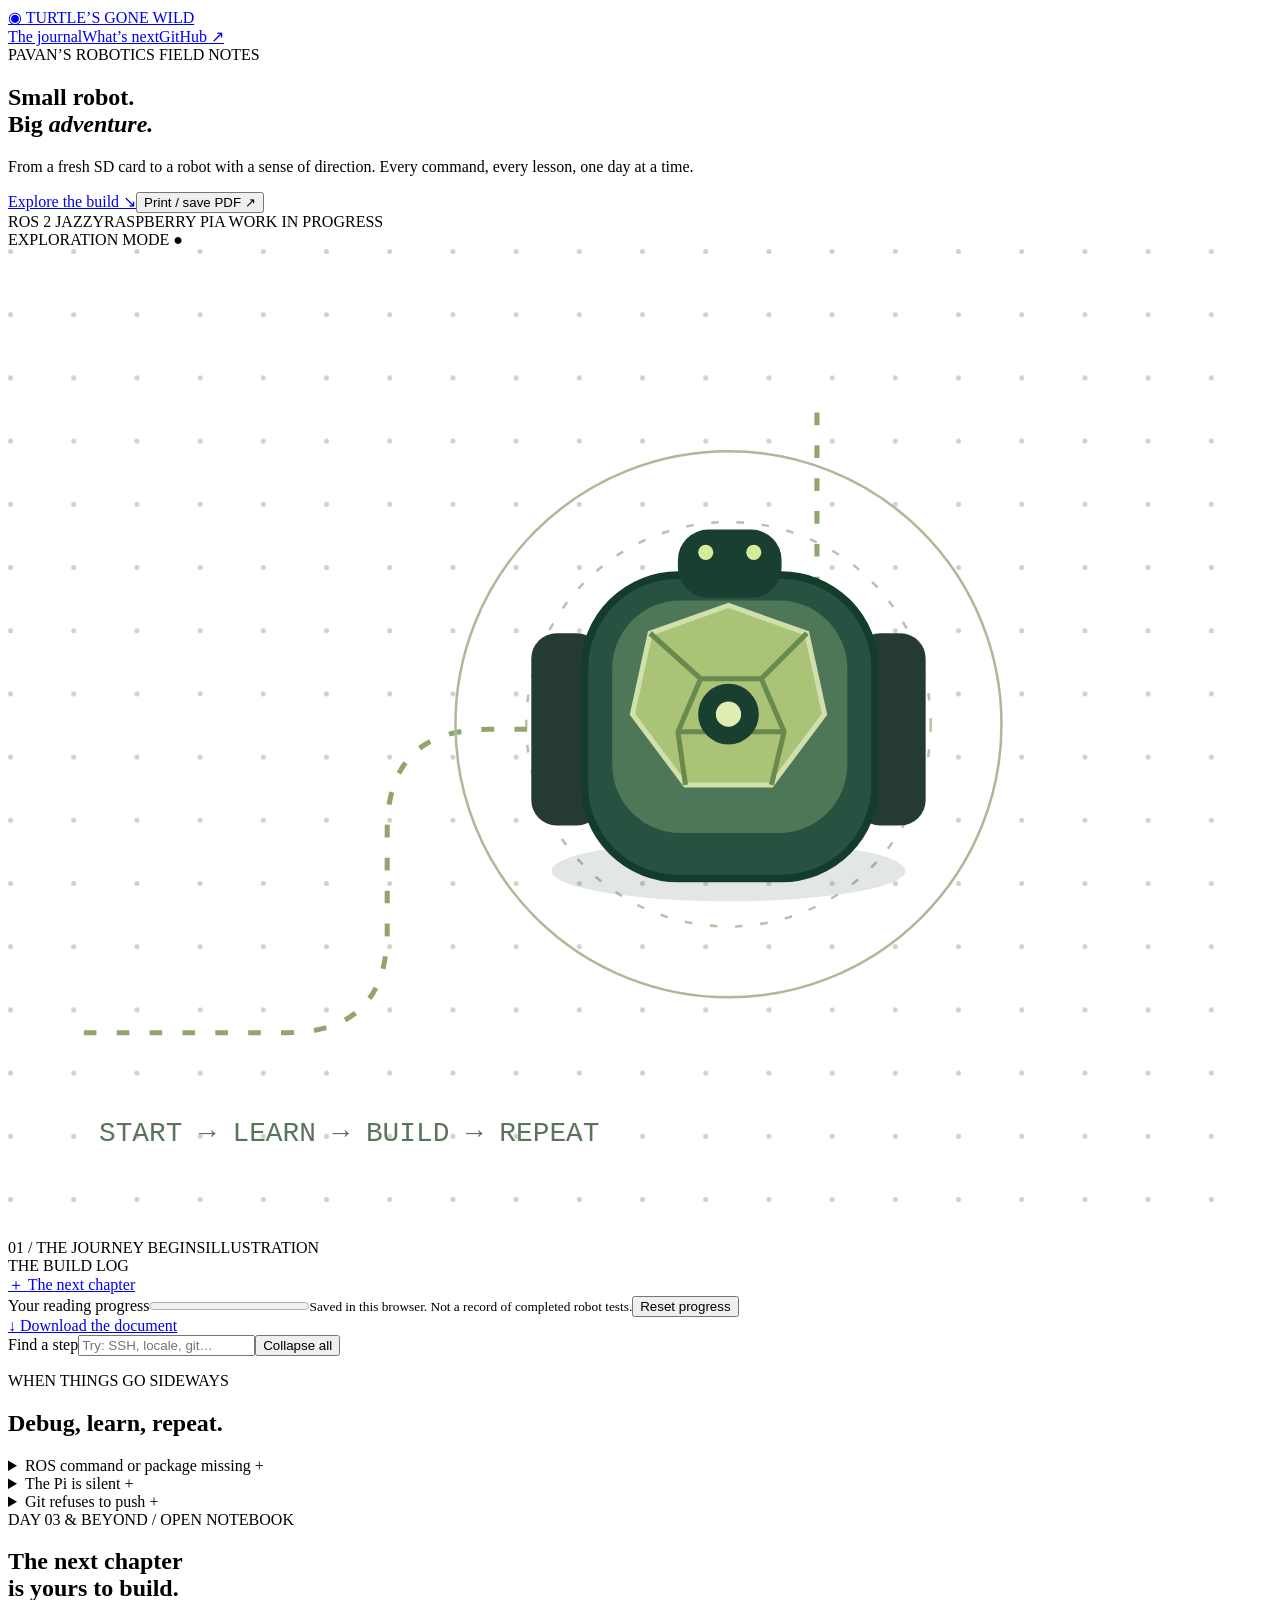
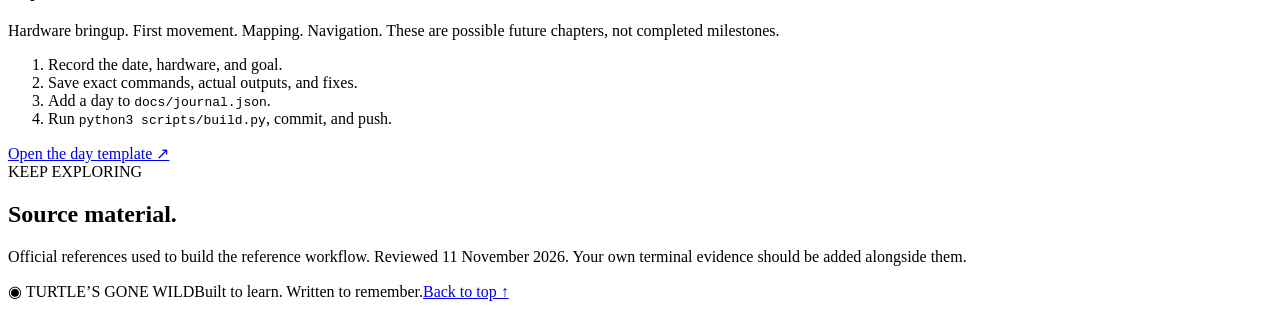
==== scripts/template.html @ f65f2589 "Build day-by-day TurtleBot journal and interactive GitHub Pages site" ====
<!doctype html><html lang="en"><head><meta charset="utf-8"><meta name="viewport" content="width=device-width,initial-scale=1"><meta name="description" content="Pavan’s growing TurtleBot build journal. ROS 2 Jazzy, Raspberry Pi, explained commands and notes, one day at a time."><title>Turtle’s Gone Wild · Build journal</title><link rel="stylesheet" href="style.css"><script defer src="app.js"></script></head><body>
<header><a class="brand" href="#">◉ <span>TURTLE’S GONE WILD</span></a><nav aria-label="Main navigation"><a href="#day-1">The journal</a><a href="#roadmap">What’s next</a><a href="https://github.com/PavanShettyhere/Turtle-s-Gone-Wild">GitHub ↗</a></nav></header>
<main><section class="hero"><div><div class="eyebrow"><span class="pulse"></span> PAVAN’S ROBOTICS FIELD NOTES</div><h1>Small robot.<br>Big <em>adventure.</em></h1><p class="lead">From a fresh SD card to a robot with a sense of direction. Every command, every lesson, one day at a time.</p><div class="hero-actions"><a class="button" href="#day-1">Explore the build <span>↘</span></a><button id="print" class="quiet">Print / save PDF ↗</button></div><div class="tags"><span>ROS 2 JAZZY</span><span>RASPBERRY PI</span><span>A WORK IN PROGRESS</span></div></div>
<div class="robot-scene" role="img" aria-label="Animated top view of a robot following a dotted exploratory path; conceptual illustration, not a hardware model"><div class="scene-label">EXPLORATION MODE <span>●</span></div><svg viewBox="0 0 500 390" aria-hidden="true"><defs><pattern id="grid" width="25" height="25" patternUnits="userSpaceOnUse"><circle cx="1" cy="1" r="1" fill="#adb5a3" opacity=".6"/></pattern></defs><rect width="500" height="390" fill="url(#grid)"/><path d="M30 310 H110 Q150 310 150 270 V230 Q150 190 190 190 H270 Q320 190 320 140 V60" fill="none" stroke="#91a66d" stroke-width="2" stroke-dasharray="5 8"/><circle class="radar" cx="285" cy="188" r="108" fill="none" stroke="#adb997"/><circle cx="285" cy="188" r="80" fill="none" stroke="#b7c3a5" stroke-dasharray="3 7"/><g class="robot"><ellipse cx="285" cy="246" rx="70" ry="12" fill="#153e32" opacity=".12"/><rect x="207" y="152" width="28" height="76" rx="10" fill="#243a32"/><rect x="335" y="152" width="28" height="76" rx="10" fill="#243a32"/><rect x="228" y="129" width="115" height="120" rx="37" fill="#275242" stroke="#143c2d" stroke-width="3"/><rect x="239" y="139" width="93" height="92" rx="27" fill="#4d7756"/><path d="M254 152 L285 141 L316 152 L323 184 L302 212 H268 L247 184 Z" fill="#aac376" stroke="#d0dfab" stroke-width="2"/><path d="M254 152 L274 170 H298 L316 152 M274 170 L265 191 L268 212 M298 170 L307 191 L302 212 M265 191 H307" fill="none" stroke="#69894f" stroke-width="2"/><rect x="265" y="111" width="41" height="27" rx="12" fill="#193f31"/><circle cx="276" cy="120" r="3" fill="#d4eb99"/><circle cx="295" cy="120" r="3" fill="#d4eb99"/><circle cx="285" cy="184" r="12" fill="#193f31"/><circle cx="285" cy="184" r="5" fill="#e0edb2"/></g><text x="36" y="353" font-family="monospace" font-size="11" fill="#59745a">START → LEARN → BUILD → REPEAT</text></svg><div class="scene-bottom"><span>01 / THE JOURNEY BEGINS</span><span>ILLUSTRATION</span></div></div></section>
<div class="journal-layout"><aside><div class="eyebrow">THE BUILD LOG</div><!-- DAY NAV --><a href="#roadmap">＋ <span>The next chapter</span></a><div class="progress-box"><span id="progress-label">Your reading progress</span><progress id="progress" value="0" max="100"></progress><small>Saved in this browser. Not a record of completed robot tests.</small><button class="quiet" id="reset">Reset progress</button></div><a href="JOURNAL.md" download>↓ Download the document</a></aside><div class="journal"><div class="toolbar"><label for="search">Find a step</label><input id="search" type="search" placeholder="Try: SSH, locale, git…"><button id="expand-all" class="quiet">Collapse all</button></div><p id="search-status" role="status"></p><!-- CHAPTERS --><section class="chapter" id="troubleshooting"><div class="eyebrow">WHEN THINGS GO SIDEWAYS</div><h2>Debug, learn, repeat.</h2><details class="step"><summary>ROS command or package missing <span>+</span></summary><div class="step-body"><p>Source /opt/ros/jazzy/setup.bash in the current terminal. If installation failed, check Ubuntu version, ROS repository configuration, network access, and apt errors.</p></div></details><details class="step"><summary>The Pi is silent <span>+</span></summary><div class="step-body"><p>For SSH, check the address, boot completion, and enabled SSH service. For ROS discovery, test talker/listener locally first, then check shared domain, subnet discovery, network isolation, and firewall rules. Do not disable the firewall blindly.</p></div></details><details class="step"><summary>Git refuses to push <span>+</span></summary><div class="step-body"><p>Check authentication and the remote URL. If the remote has new commits, fetch and inspect them before merging. Do not force-push over remote work.</p></div></details></section>
<section class="chapter next" id="roadmap"><div class="eyebrow">DAY 03 & BEYOND / OPEN NOTEBOOK</div><h2>The next chapter<br>is yours to build.</h2><p>Hardware bringup. First movement. Mapping. Navigation. These are possible future chapters, not completed milestones.</p><ol><li>Record the date, hardware, and goal.</li><li>Save exact commands, actual outputs, and fixes.</li><li>Add a day to <code>docs/journal.json</code>.</li><li>Run <code>python3 scripts/build.py</code>, commit, and push.</li></ol><a class="button" href="https://github.com/PavanShettyhere/Turtle-s-Gone-Wild/blob/main/DAY-TEMPLATE.md">Open the day template ↗</a></section><section class="chapter references" id="sources"><div class="eyebrow">KEEP EXPLORING</div><h2>Source material.</h2><p>Official references used to build the reference workflow. Reviewed 11 November 2026. Your own terminal evidence should be added alongside them.</p><ul><!-- REFERENCES --></ul></section></div></div></main><footer><span>◉ TURTLE’S GONE WILD</span><span>Built to learn. Written to remember.</span><a href="#">Back to top ↑</a></footer><div id="toast" role="status"></div></body></html>
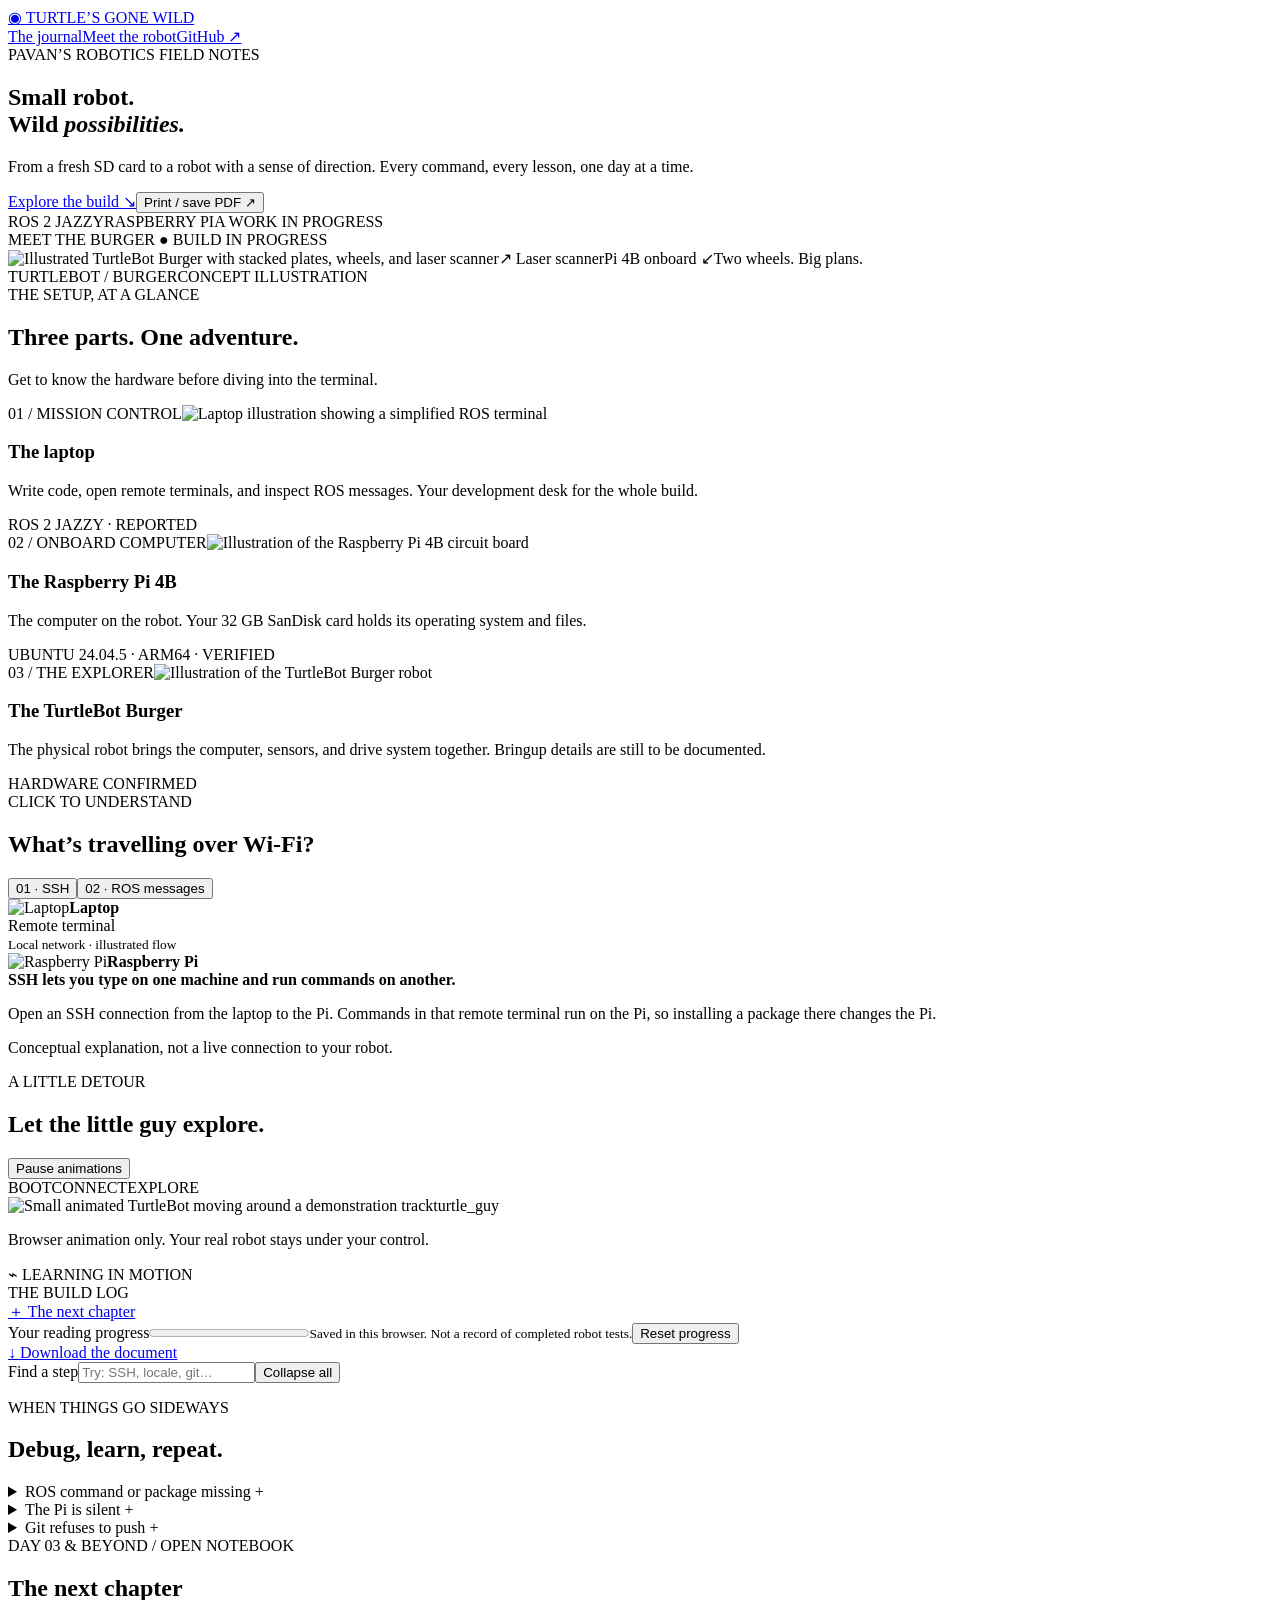
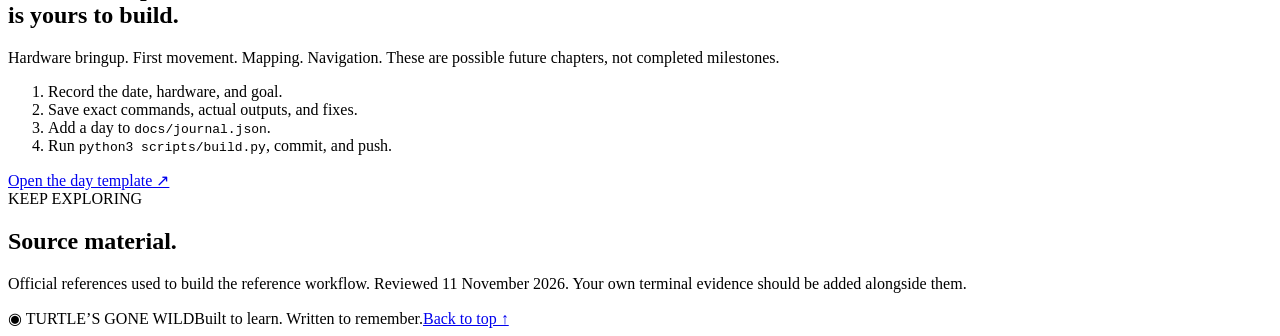
==== commit d06dea53: "Redesign journal with colorful hardware illustrations and animated robot" ====
--- a/scripts/template.html
+++ b/scripts/template.html
@@ -1,6 +1,9 @@
 <!doctype html><html lang="en"><head><meta charset="utf-8"><meta name="viewport" content="width=device-width,initial-scale=1"><meta name="description" content="Pavan’s growing TurtleBot build journal. ROS 2 Jazzy, Raspberry Pi, explained commands and notes, one day at a time."><title>Turtle’s Gone Wild · Build journal</title><link rel="stylesheet" href="style.css"><script defer src="app.js"></script></head><body>
-<header><a class="brand" href="#">◉ <span>TURTLE’S GONE WILD</span></a><nav aria-label="Main navigation"><a href="#day-1">The journal</a><a href="#roadmap">What’s next</a><a href="https://github.com/PavanShettyhere/Turtle-s-Gone-Wild">GitHub ↗</a></nav></header>
-<main><section class="hero"><div><div class="eyebrow"><span class="pulse"></span> PAVAN’S ROBOTICS FIELD NOTES</div><h1>Small robot.<br>Big <em>adventure.</em></h1><p class="lead">From a fresh SD card to a robot with a sense of direction. Every command, every lesson, one day at a time.</p><div class="hero-actions"><a class="button" href="#day-1">Explore the build <span>↘</span></a><button id="print" class="quiet">Print / save PDF ↗</button></div><div class="tags"><span>ROS 2 JAZZY</span><span>RASPBERRY PI</span><span>A WORK IN PROGRESS</span></div></div>
-<div class="robot-scene" role="img" aria-label="Animated top view of a robot following a dotted exploratory path; conceptual illustration, not a hardware model"><div class="scene-label">EXPLORATION MODE <span>●</span></div><svg viewBox="0 0 500 390" aria-hidden="true"><defs><pattern id="grid" width="25" height="25" patternUnits="userSpaceOnUse"><circle cx="1" cy="1" r="1" fill="#adb5a3" opacity=".6"/></pattern></defs><rect width="500" height="390" fill="url(#grid)"/><path d="M30 310 H110 Q150 310 150 270 V230 Q150 190 190 190 H270 Q320 190 320 140 V60" fill="none" stroke="#91a66d" stroke-width="2" stroke-dasharray="5 8"/><circle class="radar" cx="285" cy="188" r="108" fill="none" stroke="#adb997"/><circle cx="285" cy="188" r="80" fill="none" stroke="#b7c3a5" stroke-dasharray="3 7"/><g class="robot"><ellipse cx="285" cy="246" rx="70" ry="12" fill="#153e32" opacity=".12"/><rect x="207" y="152" width="28" height="76" rx="10" fill="#243a32"/><rect x="335" y="152" width="28" height="76" rx="10" fill="#243a32"/><rect x="228" y="129" width="115" height="120" rx="37" fill="#275242" stroke="#143c2d" stroke-width="3"/><rect x="239" y="139" width="93" height="92" rx="27" fill="#4d7756"/><path d="M254 152 L285 141 L316 152 L323 184 L302 212 H268 L247 184 Z" fill="#aac376" stroke="#d0dfab" stroke-width="2"/><path d="M254 152 L274 170 H298 L316 152 M274 170 L265 191 L268 212 M298 170 L307 191 L302 212 M265 191 H307" fill="none" stroke="#69894f" stroke-width="2"/><rect x="265" y="111" width="41" height="27" rx="12" fill="#193f31"/><circle cx="276" cy="120" r="3" fill="#d4eb99"/><circle cx="295" cy="120" r="3" fill="#d4eb99"/><circle cx="285" cy="184" r="12" fill="#193f31"/><circle cx="285" cy="184" r="5" fill="#e0edb2"/></g><text x="36" y="353" font-family="monospace" font-size="11" fill="#59745a">START → LEARN → BUILD → REPEAT</text></svg><div class="scene-bottom"><span>01 / THE JOURNEY BEGINS</span><span>ILLUSTRATION</span></div></div></section>
+<header><a class="brand" href="#">◉ <span>TURTLE’S GONE WILD</span></a><nav aria-label="Main navigation"><a href="#day-1">The journal</a><a href="#visual-lab">Meet the robot</a><a href="https://github.com/PavanShettyhere/Turtle-s-Gone-Wild">GitHub ↗</a></nav></header>
+<main><section class="hero"><div><div class="eyebrow"><span class="pulse"></span> PAVAN’S ROBOTICS FIELD NOTES</div><h1>Small robot.<br>Wild <em>possibilities.</em></h1><p class="lead">From a fresh SD card to a robot with a sense of direction. Every command, every lesson, one day at a time.</p><div class="hero-actions"><a class="button" href="#day-1">Explore the build <span>↘</span></a><button id="print" class="quiet">Print / save PDF ↗</button></div><div class="tags"><span>ROS 2 JAZZY</span><span>RASPBERRY PI</span><span>A WORK IN PROGRESS</span></div></div>
+<div class="robot-scene"><div class="scene-label">MEET THE BURGER <span>● BUILD IN PROGRESS</span></div><div class="hero-robot"><div class="orbit orbit-one"></div><div class="orbit orbit-two"></div><img src="assets/burger.svg" alt="Illustrated TurtleBot Burger with stacked plates, wheels, and laser scanner"><span class="callout callout-a">↗ Laser scanner</span><span class="callout callout-b">Pi 4B onboard ↙</span><span class="callout callout-c">Two wheels. Big plans.</span></div><div class="scene-bottom"><span>TURTLEBOT / BURGER</span><span>CONCEPT ILLUSTRATION</span></div></div></section>
+<section class="visual-lab" id="visual-lab"><div class="lab-heading"><div><div class="eyebrow">THE SETUP, AT A GLANCE</div><h2>Three parts. One adventure.</h2></div><p>Get to know the hardware before diving into the terminal.</p></div><div class="hardware-grid"><article><span class="hardware-number">01 / MISSION CONTROL</span><img src="assets/laptop.svg" alt="Laptop illustration showing a simplified ROS terminal"><h3>The laptop</h3><p>Write code, open remote terminals, and inspect ROS messages. Your development desk for the whole build.</p><span class="hardware-tag">ROS 2 JAZZY · REPORTED</span></article><article><span class="hardware-number">02 / ONBOARD COMPUTER</span><img src="assets/pi.svg" alt="Illustration of the Raspberry Pi 4B circuit board"><h3>The Raspberry Pi 4B</h3><p>The computer on the robot. Your 32 GB SanDisk card holds its operating system and files.</p><span class="hardware-tag">UBUNTU 24.04.5 · ARM64 · VERIFIED</span></article><article><span class="hardware-number">03 / THE EXPLORER</span><img src="assets/burger.svg" alt="Illustration of the TurtleBot Burger robot"><h3>The TurtleBot Burger</h3><p>The physical robot brings the computer, sensors, and drive system together. Bringup details are still to be documented.</p><span class="hardware-tag">HARDWARE CONFIRMED</span></article></div></section>
+<section class="comms-lab" aria-labelledby="comms-title"><div class="lab-heading"><div><div class="eyebrow">CLICK TO UNDERSTAND</div><h2 id="comms-title">What’s travelling over Wi-Fi?</h2></div><div class="mode-buttons" role="group" aria-label="Communication explanation"><button data-mode="ssh" aria-pressed="true">01 · SSH</button><button data-mode="ros" aria-pressed="false">02 · ROS messages</button></div></div><div class="connection"><div><img src="assets/laptop.svg" alt="Laptop"><strong>Laptop</strong></div><div class="signal"><span id="signal-label">Remote terminal</span><div class="signal-line"><i></i><i></i><i></i></div><small>Local network · illustrated flow</small></div><div><img src="assets/pi.svg" alt="Raspberry Pi"><strong>Raspberry Pi</strong></div></div><div id="mode-explanation" role="status"><strong>SSH lets you type on one machine and run commands on another.</strong><p>Open an SSH connection from the laptop to the Pi. Commands in that remote terminal run on the Pi, so installing a package there changes the Pi.</p></div><p class="demo-caption">Conceptual explanation, not a live connection to your robot.</p></section>
+<section class="playground" aria-labelledby="play-title"><div class="lab-heading"><div><div class="eyebrow">A LITTLE DETOUR</div><h2 id="play-title">Let the little guy explore.</h2></div><button id="motion-toggle" class="motion-button" aria-pressed="false">Pause animations</button></div><div class="rover-track"><div class="track-grid"></div><span class="waypoint waypoint-one">BOOT</span><span class="waypoint waypoint-two">CONNECT</span><span class="waypoint waypoint-three">EXPLORE</span><div class="mini-rover"><img src="assets/burger.svg" alt="Small animated TurtleBot moving around a demonstration track"><span>turtle_guy</span></div></div><div class="playground-footer"><p>Browser animation only. Your real robot stays under your control.</p><span>⌁ LEARNING IN MOTION</span></div></section>
 <div class="journal-layout"><aside><div class="eyebrow">THE BUILD LOG</div><!-- DAY NAV --><a href="#roadmap">＋ <span>The next chapter</span></a><div class="progress-box"><span id="progress-label">Your reading progress</span><progress id="progress" value="0" max="100"></progress><small>Saved in this browser. Not a record of completed robot tests.</small><button class="quiet" id="reset">Reset progress</button></div><a href="JOURNAL.md" download>↓ Download the document</a></aside><div class="journal"><div class="toolbar"><label for="search">Find a step</label><input id="search" type="search" placeholder="Try: SSH, locale, git…"><button id="expand-all" class="quiet">Collapse all</button></div><p id="search-status" role="status"></p><!-- CHAPTERS --><section class="chapter" id="troubleshooting"><div class="eyebrow">WHEN THINGS GO SIDEWAYS</div><h2>Debug, learn, repeat.</h2><details class="step"><summary>ROS command or package missing <span>+</span></summary><div class="step-body"><p>Source /opt/ros/jazzy/setup.bash in the current terminal. If installation failed, check Ubuntu version, ROS repository configuration, network access, and apt errors.</p></div></details><details class="step"><summary>The Pi is silent <span>+</span></summary><div class="step-body"><p>For SSH, check the address, boot completion, and enabled SSH service. For ROS discovery, test talker/listener locally first, then check shared domain, subnet discovery, network isolation, and firewall rules. Do not disable the firewall blindly.</p></div></details><details class="step"><summary>Git refuses to push <span>+</span></summary><div class="step-body"><p>Check authentication and the remote URL. If the remote has new commits, fetch and inspect them before merging. Do not force-push over remote work.</p></div></details></section>
 <section class="chapter next" id="roadmap"><div class="eyebrow">DAY 03 & BEYOND / OPEN NOTEBOOK</div><h2>The next chapter<br>is yours to build.</h2><p>Hardware bringup. First movement. Mapping. Navigation. These are possible future chapters, not completed milestones.</p><ol><li>Record the date, hardware, and goal.</li><li>Save exact commands, actual outputs, and fixes.</li><li>Add a day to <code>docs/journal.json</code>.</li><li>Run <code>python3 scripts/build.py</code>, commit, and push.</li></ol><a class="button" href="https://github.com/PavanShettyhere/Turtle-s-Gone-Wild/blob/main/DAY-TEMPLATE.md">Open the day template ↗</a></section><section class="chapter references" id="sources"><div class="eyebrow">KEEP EXPLORING</div><h2>Source material.</h2><p>Official references used to build the reference workflow. Reviewed 11 November 2026. Your own terminal evidence should be added alongside them.</p><ul><!-- REFERENCES --></ul></section></div></div></main><footer><span>◉ TURTLE’S GONE WILD</span><span>Built to learn. Written to remember.</span><a href="#">Back to top ↑</a></footer><div id="toast" role="status"></div></body></html>
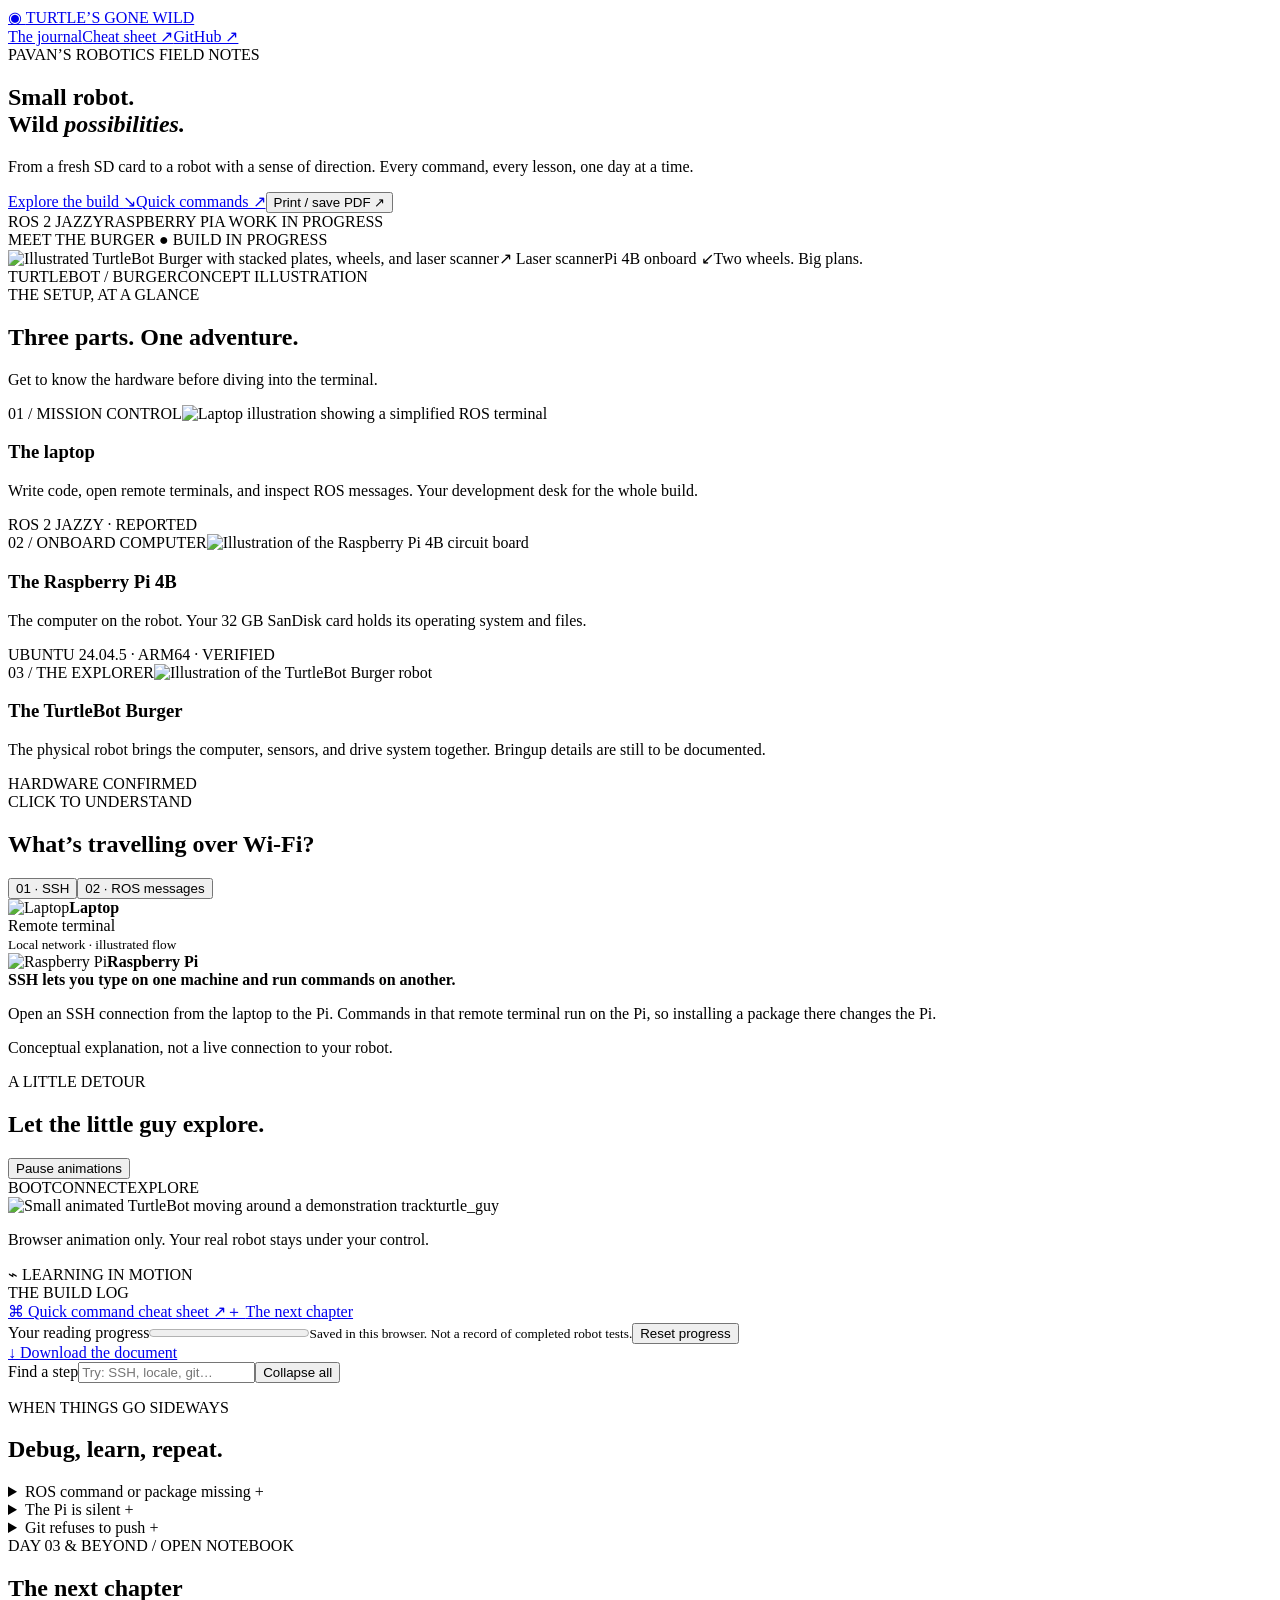
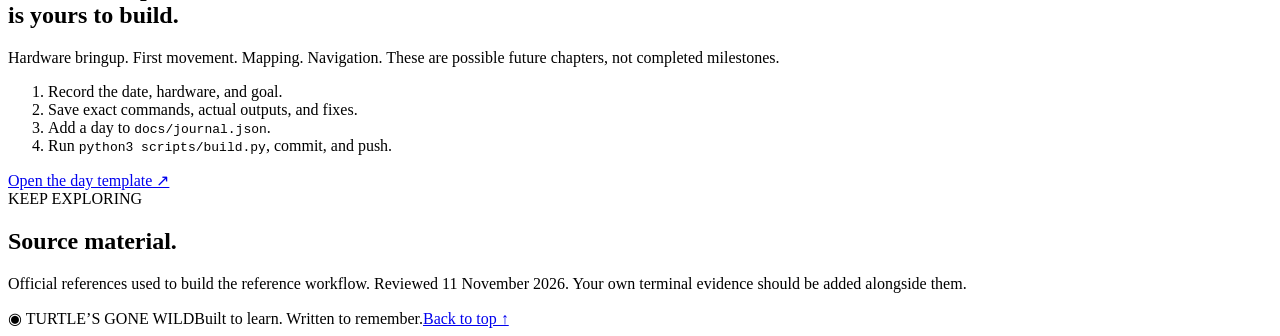
==== commit 49c69eb9: "Add separate quick-copy TurtleBot command cheat sheet" ====
--- a/scripts/template.html
+++ b/scripts/template.html
@@ -1,9 +1,9 @@
 <!doctype html><html lang="en"><head><meta charset="utf-8"><meta name="viewport" content="width=device-width,initial-scale=1"><meta name="description" content="Pavan’s growing TurtleBot build journal. ROS 2 Jazzy, Raspberry Pi, explained commands and notes, one day at a time."><title>Turtle’s Gone Wild · Build journal</title><link rel="stylesheet" href="style.css"><script defer src="app.js"></script></head><body>
-<header><a class="brand" href="#">◉ <span>TURTLE’S GONE WILD</span></a><nav aria-label="Main navigation"><a href="#day-1">The journal</a><a href="#visual-lab">Meet the robot</a><a href="https://github.com/PavanShettyhere/Turtle-s-Gone-Wild">GitHub ↗</a></nav></header>
-<main><section class="hero"><div><div class="eyebrow"><span class="pulse"></span> PAVAN’S ROBOTICS FIELD NOTES</div><h1>Small robot.<br>Wild <em>possibilities.</em></h1><p class="lead">From a fresh SD card to a robot with a sense of direction. Every command, every lesson, one day at a time.</p><div class="hero-actions"><a class="button" href="#day-1">Explore the build <span>↘</span></a><button id="print" class="quiet">Print / save PDF ↗</button></div><div class="tags"><span>ROS 2 JAZZY</span><span>RASPBERRY PI</span><span>A WORK IN PROGRESS</span></div></div>
+<header><a class="brand" href="#">◉ <span>TURTLE’S GONE WILD</span></a><nav aria-label="Main navigation"><a href="#day-1">The journal</a><a class="cheat-nav" href="cheatsheet.html">Cheat sheet ↗</a><a href="https://github.com/PavanShettyhere/Turtle-s-Gone-Wild">GitHub ↗</a></nav></header>
+<main><section class="hero"><div><div class="eyebrow"><span class="pulse"></span> PAVAN’S ROBOTICS FIELD NOTES</div><h1>Small robot.<br>Wild <em>possibilities.</em></h1><p class="lead">From a fresh SD card to a robot with a sense of direction. Every command, every lesson, one day at a time.</p><div class="hero-actions"><a class="button" href="#day-1">Explore the build <span>↘</span></a><a class="quiet" href="cheatsheet.html">Quick commands ↗</a><button id="print" class="quiet">Print / save PDF ↗</button></div><div class="tags"><span>ROS 2 JAZZY</span><span>RASPBERRY PI</span><span>A WORK IN PROGRESS</span></div></div>
 <div class="robot-scene"><div class="scene-label">MEET THE BURGER <span>● BUILD IN PROGRESS</span></div><div class="hero-robot"><div class="orbit orbit-one"></div><div class="orbit orbit-two"></div><img src="assets/burger.svg" alt="Illustrated TurtleBot Burger with stacked plates, wheels, and laser scanner"><span class="callout callout-a">↗ Laser scanner</span><span class="callout callout-b">Pi 4B onboard ↙</span><span class="callout callout-c">Two wheels. Big plans.</span></div><div class="scene-bottom"><span>TURTLEBOT / BURGER</span><span>CONCEPT ILLUSTRATION</span></div></div></section>
 <section class="visual-lab" id="visual-lab"><div class="lab-heading"><div><div class="eyebrow">THE SETUP, AT A GLANCE</div><h2>Three parts. One adventure.</h2></div><p>Get to know the hardware before diving into the terminal.</p></div><div class="hardware-grid"><article><span class="hardware-number">01 / MISSION CONTROL</span><img src="assets/laptop.svg" alt="Laptop illustration showing a simplified ROS terminal"><h3>The laptop</h3><p>Write code, open remote terminals, and inspect ROS messages. Your development desk for the whole build.</p><span class="hardware-tag">ROS 2 JAZZY · REPORTED</span></article><article><span class="hardware-number">02 / ONBOARD COMPUTER</span><img src="assets/pi.svg" alt="Illustration of the Raspberry Pi 4B circuit board"><h3>The Raspberry Pi 4B</h3><p>The computer on the robot. Your 32 GB SanDisk card holds its operating system and files.</p><span class="hardware-tag">UBUNTU 24.04.5 · ARM64 · VERIFIED</span></article><article><span class="hardware-number">03 / THE EXPLORER</span><img src="assets/burger.svg" alt="Illustration of the TurtleBot Burger robot"><h3>The TurtleBot Burger</h3><p>The physical robot brings the computer, sensors, and drive system together. Bringup details are still to be documented.</p><span class="hardware-tag">HARDWARE CONFIRMED</span></article></div></section>
 <section class="comms-lab" aria-labelledby="comms-title"><div class="lab-heading"><div><div class="eyebrow">CLICK TO UNDERSTAND</div><h2 id="comms-title">What’s travelling over Wi-Fi?</h2></div><div class="mode-buttons" role="group" aria-label="Communication explanation"><button data-mode="ssh" aria-pressed="true">01 · SSH</button><button data-mode="ros" aria-pressed="false">02 · ROS messages</button></div></div><div class="connection"><div><img src="assets/laptop.svg" alt="Laptop"><strong>Laptop</strong></div><div class="signal"><span id="signal-label">Remote terminal</span><div class="signal-line"><i></i><i></i><i></i></div><small>Local network · illustrated flow</small></div><div><img src="assets/pi.svg" alt="Raspberry Pi"><strong>Raspberry Pi</strong></div></div><div id="mode-explanation" role="status"><strong>SSH lets you type on one machine and run commands on another.</strong><p>Open an SSH connection from the laptop to the Pi. Commands in that remote terminal run on the Pi, so installing a package there changes the Pi.</p></div><p class="demo-caption">Conceptual explanation, not a live connection to your robot.</p></section>
 <section class="playground" aria-labelledby="play-title"><div class="lab-heading"><div><div class="eyebrow">A LITTLE DETOUR</div><h2 id="play-title">Let the little guy explore.</h2></div><button id="motion-toggle" class="motion-button" aria-pressed="false">Pause animations</button></div><div class="rover-track"><div class="track-grid"></div><span class="waypoint waypoint-one">BOOT</span><span class="waypoint waypoint-two">CONNECT</span><span class="waypoint waypoint-three">EXPLORE</span><div class="mini-rover"><img src="assets/burger.svg" alt="Small animated TurtleBot moving around a demonstration track"><span>turtle_guy</span></div></div><div class="playground-footer"><p>Browser animation only. Your real robot stays under your control.</p><span>⌁ LEARNING IN MOTION</span></div></section>
-<div class="journal-layout"><aside><div class="eyebrow">THE BUILD LOG</div><!-- DAY NAV --><a href="#roadmap">＋ <span>The next chapter</span></a><div class="progress-box"><span id="progress-label">Your reading progress</span><progress id="progress" value="0" max="100"></progress><small>Saved in this browser. Not a record of completed robot tests.</small><button class="quiet" id="reset">Reset progress</button></div><a href="JOURNAL.md" download>↓ Download the document</a></aside><div class="journal"><div class="toolbar"><label for="search">Find a step</label><input id="search" type="search" placeholder="Try: SSH, locale, git…"><button id="expand-all" class="quiet">Collapse all</button></div><p id="search-status" role="status"></p><!-- CHAPTERS --><section class="chapter" id="troubleshooting"><div class="eyebrow">WHEN THINGS GO SIDEWAYS</div><h2>Debug, learn, repeat.</h2><details class="step"><summary>ROS command or package missing <span>+</span></summary><div class="step-body"><p>Source /opt/ros/jazzy/setup.bash in the current terminal. If installation failed, check Ubuntu version, ROS repository configuration, network access, and apt errors.</p></div></details><details class="step"><summary>The Pi is silent <span>+</span></summary><div class="step-body"><p>For SSH, check the address, boot completion, and enabled SSH service. For ROS discovery, test talker/listener locally first, then check shared domain, subnet discovery, network isolation, and firewall rules. Do not disable the firewall blindly.</p></div></details><details class="step"><summary>Git refuses to push <span>+</span></summary><div class="step-body"><p>Check authentication and the remote URL. If the remote has new commits, fetch and inspect them before merging. Do not force-push over remote work.</p></div></details></section>
+<div class="journal-layout"><aside><div class="eyebrow">THE BUILD LOG</div><a class="cheat-nav" href="cheatsheet.html">⌘ <span>Quick command cheat sheet ↗</span></a><!-- DAY NAV --><a href="#roadmap">＋ <span>The next chapter</span></a><div class="progress-box"><span id="progress-label">Your reading progress</span><progress id="progress" value="0" max="100"></progress><small>Saved in this browser. Not a record of completed robot tests.</small><button class="quiet" id="reset">Reset progress</button></div><a href="JOURNAL.md" download>↓ Download the document</a></aside><div class="journal"><div class="toolbar"><label for="search">Find a step</label><input id="search" type="search" placeholder="Try: SSH, locale, git…"><button id="expand-all" class="quiet">Collapse all</button></div><p id="search-status" role="status"></p><!-- CHAPTERS --><section class="chapter" id="troubleshooting"><div class="eyebrow">WHEN THINGS GO SIDEWAYS</div><h2>Debug, learn, repeat.</h2><details class="step"><summary>ROS command or package missing <span>+</span></summary><div class="step-body"><p>Source /opt/ros/jazzy/setup.bash in the current terminal. If installation failed, check Ubuntu version, ROS repository configuration, network access, and apt errors.</p></div></details><details class="step"><summary>The Pi is silent <span>+</span></summary><div class="step-body"><p>For SSH, check the address, boot completion, and enabled SSH service. For ROS discovery, test talker/listener locally first, then check shared domain, subnet discovery, network isolation, and firewall rules. Do not disable the firewall blindly.</p></div></details><details class="step"><summary>Git refuses to push <span>+</span></summary><div class="step-body"><p>Check authentication and the remote URL. If the remote has new commits, fetch and inspect them before merging. Do not force-push over remote work.</p></div></details></section>
 <section class="chapter next" id="roadmap"><div class="eyebrow">DAY 03 & BEYOND / OPEN NOTEBOOK</div><h2>The next chapter<br>is yours to build.</h2><p>Hardware bringup. First movement. Mapping. Navigation. These are possible future chapters, not completed milestones.</p><ol><li>Record the date, hardware, and goal.</li><li>Save exact commands, actual outputs, and fixes.</li><li>Add a day to <code>docs/journal.json</code>.</li><li>Run <code>python3 scripts/build.py</code>, commit, and push.</li></ol><a class="button" href="https://github.com/PavanShettyhere/Turtle-s-Gone-Wild/blob/main/DAY-TEMPLATE.md">Open the day template ↗</a></section><section class="chapter references" id="sources"><div class="eyebrow">KEEP EXPLORING</div><h2>Source material.</h2><p>Official references used to build the reference workflow. Reviewed 11 November 2026. Your own terminal evidence should be added alongside them.</p><ul><!-- REFERENCES --></ul></section></div></div></main><footer><span>◉ TURTLE’S GONE WILD</span><span>Built to learn. Written to remember.</span><a href="#">Back to top ↑</a></footer><div id="toast" role="status"></div></body></html>
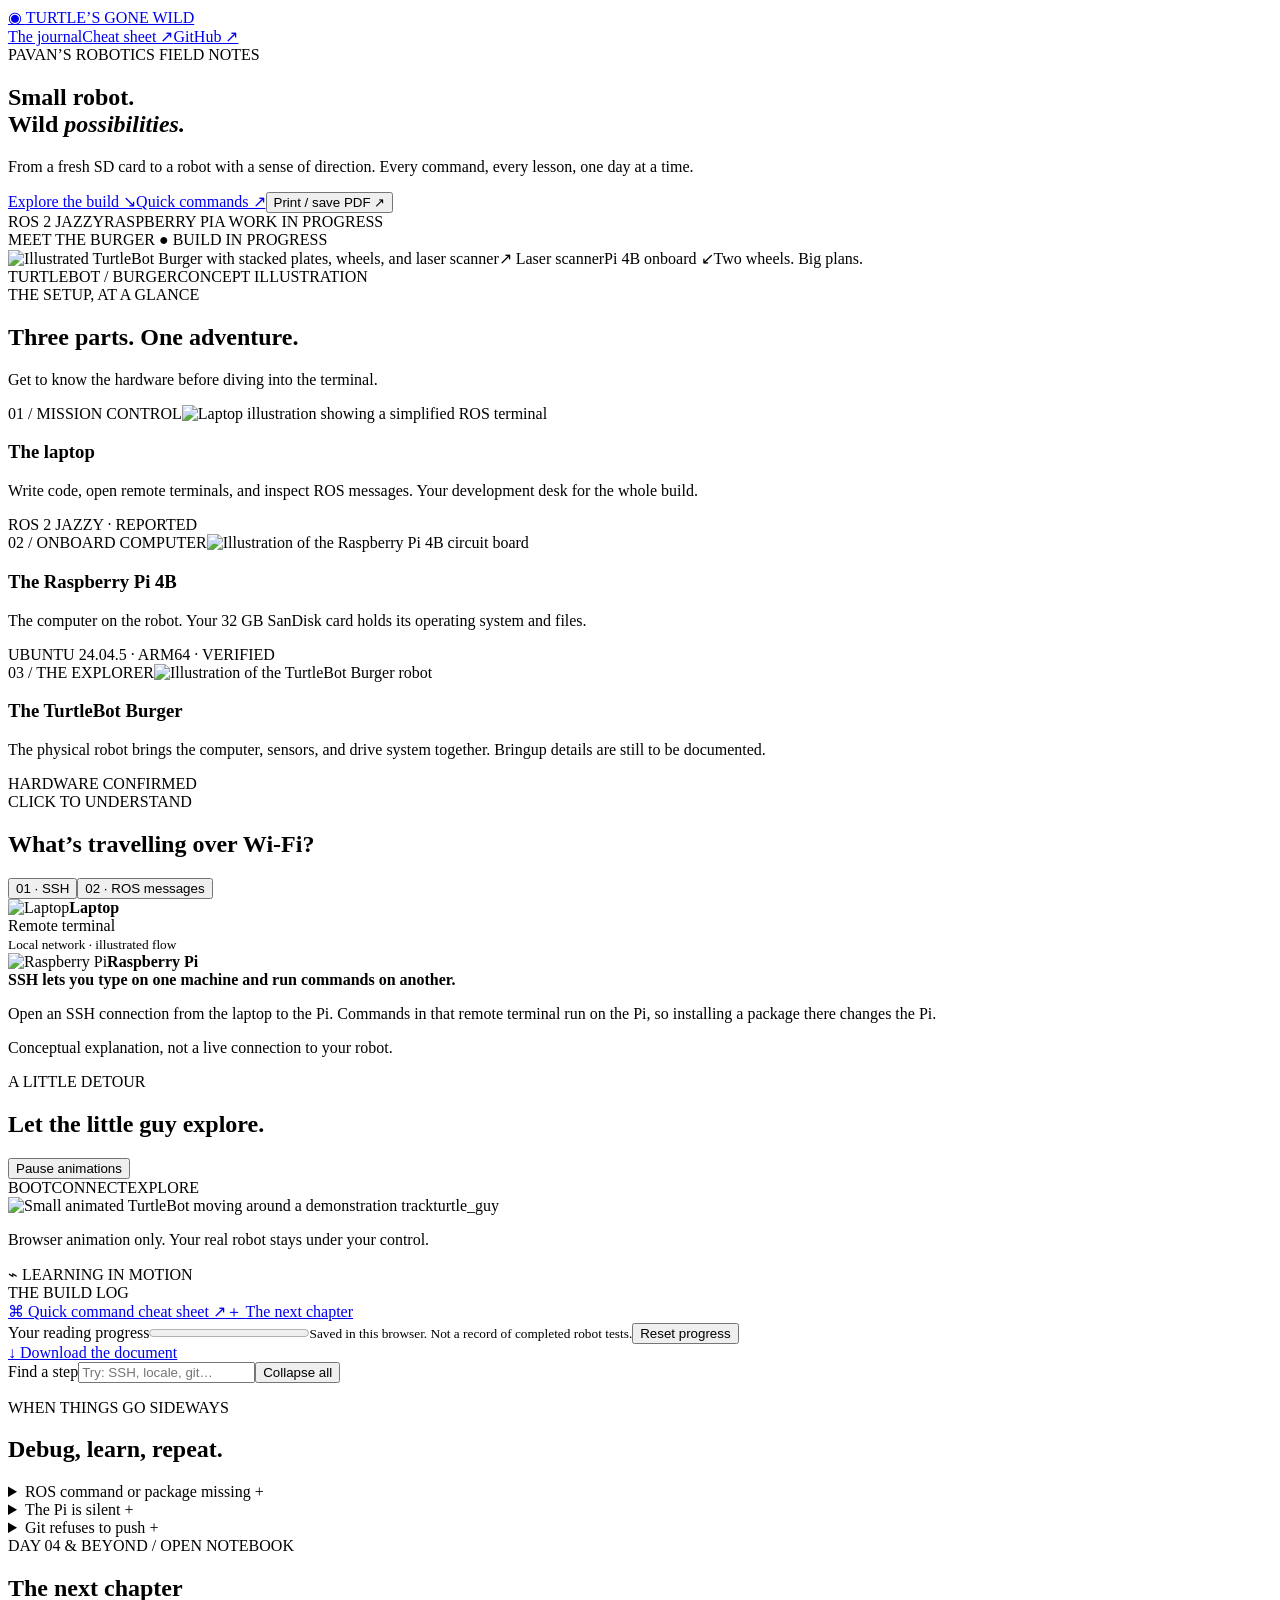
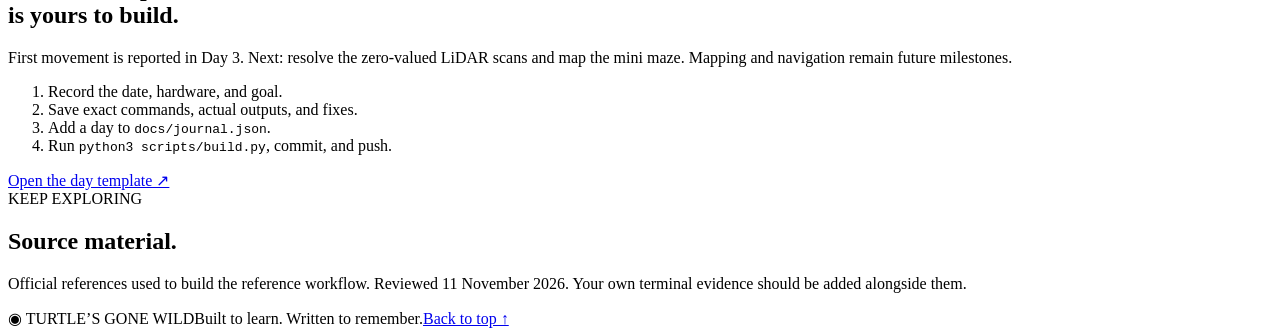
==== commit 50ec7914: "Document Day 3 first drive and unresolved LiDAR scans" ====
--- a/scripts/template.html
+++ b/scripts/template.html
@@ -6,4 +6,4 @@
 <section class="comms-lab" aria-labelledby="comms-title"><div class="lab-heading"><div><div class="eyebrow">CLICK TO UNDERSTAND</div><h2 id="comms-title">What’s travelling over Wi-Fi?</h2></div><div class="mode-buttons" role="group" aria-label="Communication explanation"><button data-mode="ssh" aria-pressed="true">01 · SSH</button><button data-mode="ros" aria-pressed="false">02 · ROS messages</button></div></div><div class="connection"><div><img src="assets/laptop.svg" alt="Laptop"><strong>Laptop</strong></div><div class="signal"><span id="signal-label">Remote terminal</span><div class="signal-line"><i></i><i></i><i></i></div><small>Local network · illustrated flow</small></div><div><img src="assets/pi.svg" alt="Raspberry Pi"><strong>Raspberry Pi</strong></div></div><div id="mode-explanation" role="status"><strong>SSH lets you type on one machine and run commands on another.</strong><p>Open an SSH connection from the laptop to the Pi. Commands in that remote terminal run on the Pi, so installing a package there changes the Pi.</p></div><p class="demo-caption">Conceptual explanation, not a live connection to your robot.</p></section>
 <section class="playground" aria-labelledby="play-title"><div class="lab-heading"><div><div class="eyebrow">A LITTLE DETOUR</div><h2 id="play-title">Let the little guy explore.</h2></div><button id="motion-toggle" class="motion-button" aria-pressed="false">Pause animations</button></div><div class="rover-track"><div class="track-grid"></div><span class="waypoint waypoint-one">BOOT</span><span class="waypoint waypoint-two">CONNECT</span><span class="waypoint waypoint-three">EXPLORE</span><div class="mini-rover"><img src="assets/burger.svg" alt="Small animated TurtleBot moving around a demonstration track"><span>turtle_guy</span></div></div><div class="playground-footer"><p>Browser animation only. Your real robot stays under your control.</p><span>⌁ LEARNING IN MOTION</span></div></section>
 <div class="journal-layout"><aside><div class="eyebrow">THE BUILD LOG</div><a class="cheat-nav" href="cheatsheet.html">⌘ <span>Quick command cheat sheet ↗</span></a><!-- DAY NAV --><a href="#roadmap">＋ <span>The next chapter</span></a><div class="progress-box"><span id="progress-label">Your reading progress</span><progress id="progress" value="0" max="100"></progress><small>Saved in this browser. Not a record of completed robot tests.</small><button class="quiet" id="reset">Reset progress</button></div><a href="JOURNAL.md" download>↓ Download the document</a></aside><div class="journal"><div class="toolbar"><label for="search">Find a step</label><input id="search" type="search" placeholder="Try: SSH, locale, git…"><button id="expand-all" class="quiet">Collapse all</button></div><p id="search-status" role="status"></p><!-- CHAPTERS --><section class="chapter" id="troubleshooting"><div class="eyebrow">WHEN THINGS GO SIDEWAYS</div><h2>Debug, learn, repeat.</h2><details class="step"><summary>ROS command or package missing <span>+</span></summary><div class="step-body"><p>Source /opt/ros/jazzy/setup.bash in the current terminal. If installation failed, check Ubuntu version, ROS repository configuration, network access, and apt errors.</p></div></details><details class="step"><summary>The Pi is silent <span>+</span></summary><div class="step-body"><p>For SSH, check the address, boot completion, and enabled SSH service. For ROS discovery, test talker/listener locally first, then check shared domain, subnet discovery, network isolation, and firewall rules. Do not disable the firewall blindly.</p></div></details><details class="step"><summary>Git refuses to push <span>+</span></summary><div class="step-body"><p>Check authentication and the remote URL. If the remote has new commits, fetch and inspect them before merging. Do not force-push over remote work.</p></div></details></section>
-<section class="chapter next" id="roadmap"><div class="eyebrow">DAY 03 & BEYOND / OPEN NOTEBOOK</div><h2>The next chapter<br>is yours to build.</h2><p>Hardware bringup. First movement. Mapping. Navigation. These are possible future chapters, not completed milestones.</p><ol><li>Record the date, hardware, and goal.</li><li>Save exact commands, actual outputs, and fixes.</li><li>Add a day to <code>docs/journal.json</code>.</li><li>Run <code>python3 scripts/build.py</code>, commit, and push.</li></ol><a class="button" href="https://github.com/PavanShettyhere/Turtle-s-Gone-Wild/blob/main/DAY-TEMPLATE.md">Open the day template ↗</a></section><section class="chapter references" id="sources"><div class="eyebrow">KEEP EXPLORING</div><h2>Source material.</h2><p>Official references used to build the reference workflow. Reviewed 11 November 2026. Your own terminal evidence should be added alongside them.</p><ul><!-- REFERENCES --></ul></section></div></div></main><footer><span>◉ TURTLE’S GONE WILD</span><span>Built to learn. Written to remember.</span><a href="#">Back to top ↑</a></footer><div id="toast" role="status"></div></body></html>
+<section class="chapter next" id="roadmap"><div class="eyebrow">DAY 04 & BEYOND / OPEN NOTEBOOK</div><h2>The next chapter<br>is yours to build.</h2><p>First movement is reported in Day 3. Next: resolve the zero-valued LiDAR scans and map the mini maze. Mapping and navigation remain future milestones.</p><ol><li>Record the date, hardware, and goal.</li><li>Save exact commands, actual outputs, and fixes.</li><li>Add a day to <code>docs/journal.json</code>.</li><li>Run <code>python3 scripts/build.py</code>, commit, and push.</li></ol><a class="button" href="https://github.com/PavanShettyhere/Turtle-s-Gone-Wild/blob/main/DAY-TEMPLATE.md">Open the day template ↗</a></section><section class="chapter references" id="sources"><div class="eyebrow">KEEP EXPLORING</div><h2>Source material.</h2><p>Official references used to build the reference workflow. Reviewed 11 November 2026. Your own terminal evidence should be added alongside them.</p><ul><!-- REFERENCES --></ul></section></div></div></main><footer><span>◉ TURTLE’S GONE WILD</span><span>Built to learn. Written to remember.</span><a href="#">Back to top ↑</a></footer><div id="toast" role="status"></div></body></html>
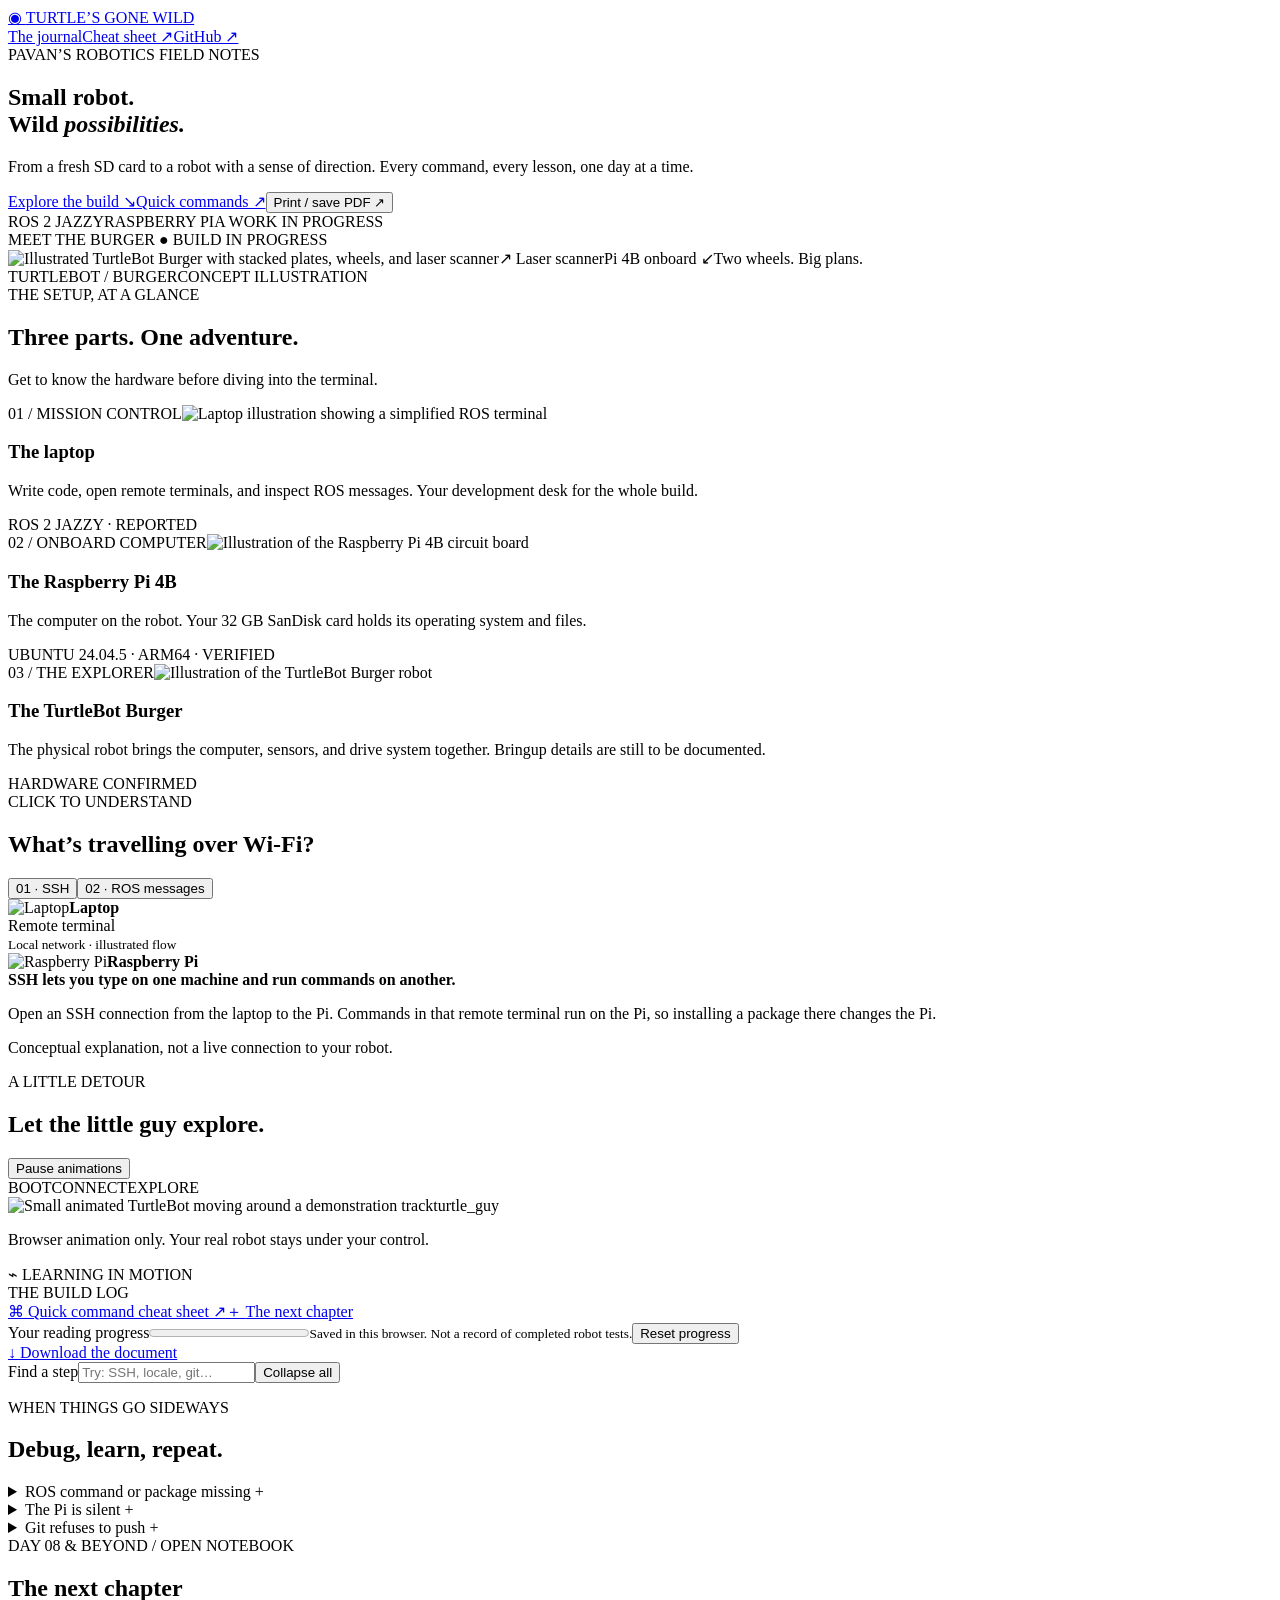
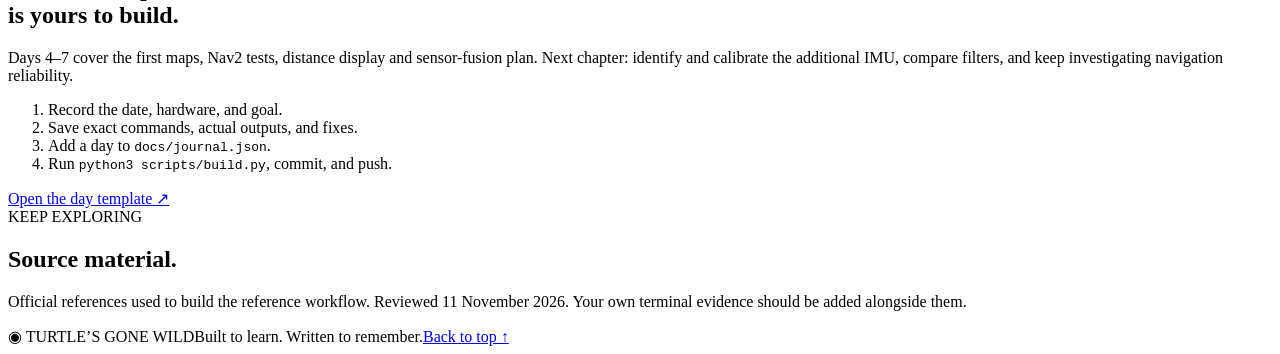
==== commit 17ea1e00: "Document TurtleBot Days 4–7: mapping, Nav2, sensors and fusion plan" ====
--- a/scripts/template.html
+++ b/scripts/template.html
@@ -6,4 +6,4 @@
 <section class="comms-lab" aria-labelledby="comms-title"><div class="lab-heading"><div><div class="eyebrow">CLICK TO UNDERSTAND</div><h2 id="comms-title">What’s travelling over Wi-Fi?</h2></div><div class="mode-buttons" role="group" aria-label="Communication explanation"><button data-mode="ssh" aria-pressed="true">01 · SSH</button><button data-mode="ros" aria-pressed="false">02 · ROS messages</button></div></div><div class="connection"><div><img src="assets/laptop.svg" alt="Laptop"><strong>Laptop</strong></div><div class="signal"><span id="signal-label">Remote terminal</span><div class="signal-line"><i></i><i></i><i></i></div><small>Local network · illustrated flow</small></div><div><img src="assets/pi.svg" alt="Raspberry Pi"><strong>Raspberry Pi</strong></div></div><div id="mode-explanation" role="status"><strong>SSH lets you type on one machine and run commands on another.</strong><p>Open an SSH connection from the laptop to the Pi. Commands in that remote terminal run on the Pi, so installing a package there changes the Pi.</p></div><p class="demo-caption">Conceptual explanation, not a live connection to your robot.</p></section>
 <section class="playground" aria-labelledby="play-title"><div class="lab-heading"><div><div class="eyebrow">A LITTLE DETOUR</div><h2 id="play-title">Let the little guy explore.</h2></div><button id="motion-toggle" class="motion-button" aria-pressed="false">Pause animations</button></div><div class="rover-track"><div class="track-grid"></div><span class="waypoint waypoint-one">BOOT</span><span class="waypoint waypoint-two">CONNECT</span><span class="waypoint waypoint-three">EXPLORE</span><div class="mini-rover"><img src="assets/burger.svg" alt="Small animated TurtleBot moving around a demonstration track"><span>turtle_guy</span></div></div><div class="playground-footer"><p>Browser animation only. Your real robot stays under your control.</p><span>⌁ LEARNING IN MOTION</span></div></section>
 <div class="journal-layout"><aside><div class="eyebrow">THE BUILD LOG</div><a class="cheat-nav" href="cheatsheet.html">⌘ <span>Quick command cheat sheet ↗</span></a><!-- DAY NAV --><a href="#roadmap">＋ <span>The next chapter</span></a><div class="progress-box"><span id="progress-label">Your reading progress</span><progress id="progress" value="0" max="100"></progress><small>Saved in this browser. Not a record of completed robot tests.</small><button class="quiet" id="reset">Reset progress</button></div><a href="JOURNAL.md" download>↓ Download the document</a></aside><div class="journal"><div class="toolbar"><label for="search">Find a step</label><input id="search" type="search" placeholder="Try: SSH, locale, git…"><button id="expand-all" class="quiet">Collapse all</button></div><p id="search-status" role="status"></p><!-- CHAPTERS --><section class="chapter" id="troubleshooting"><div class="eyebrow">WHEN THINGS GO SIDEWAYS</div><h2>Debug, learn, repeat.</h2><details class="step"><summary>ROS command or package missing <span>+</span></summary><div class="step-body"><p>Source /opt/ros/jazzy/setup.bash in the current terminal. If installation failed, check Ubuntu version, ROS repository configuration, network access, and apt errors.</p></div></details><details class="step"><summary>The Pi is silent <span>+</span></summary><div class="step-body"><p>For SSH, check the address, boot completion, and enabled SSH service. For ROS discovery, test talker/listener locally first, then check shared domain, subnet discovery, network isolation, and firewall rules. Do not disable the firewall blindly.</p></div></details><details class="step"><summary>Git refuses to push <span>+</span></summary><div class="step-body"><p>Check authentication and the remote URL. If the remote has new commits, fetch and inspect them before merging. Do not force-push over remote work.</p></div></details></section>
-<section class="chapter next" id="roadmap"><div class="eyebrow">DAY 04 & BEYOND / OPEN NOTEBOOK</div><h2>The next chapter<br>is yours to build.</h2><p>First movement is reported in Day 3. Next: resolve the zero-valued LiDAR scans and map the mini maze. Mapping and navigation remain future milestones.</p><ol><li>Record the date, hardware, and goal.</li><li>Save exact commands, actual outputs, and fixes.</li><li>Add a day to <code>docs/journal.json</code>.</li><li>Run <code>python3 scripts/build.py</code>, commit, and push.</li></ol><a class="button" href="https://github.com/PavanShettyhere/Turtle-s-Gone-Wild/blob/main/DAY-TEMPLATE.md">Open the day template ↗</a></section><section class="chapter references" id="sources"><div class="eyebrow">KEEP EXPLORING</div><h2>Source material.</h2><p>Official references used to build the reference workflow. Reviewed 11 November 2026. Your own terminal evidence should be added alongside them.</p><ul><!-- REFERENCES --></ul></section></div></div></main><footer><span>◉ TURTLE’S GONE WILD</span><span>Built to learn. Written to remember.</span><a href="#">Back to top ↑</a></footer><div id="toast" role="status"></div></body></html>
+<section class="chapter next" id="roadmap"><div class="eyebrow">DAY 08 & BEYOND / OPEN NOTEBOOK</div><h2>The next chapter<br>is yours to build.</h2><p>Days 4–7 cover the first maps, Nav2 tests, distance display and sensor-fusion plan. Next chapter: identify and calibrate the additional IMU, compare filters, and keep investigating navigation reliability.</p><ol><li>Record the date, hardware, and goal.</li><li>Save exact commands, actual outputs, and fixes.</li><li>Add a day to <code>docs/journal.json</code>.</li><li>Run <code>python3 scripts/build.py</code>, commit, and push.</li></ol><a class="button" href="https://github.com/PavanShettyhere/Turtle-s-Gone-Wild/blob/main/DAY-TEMPLATE.md">Open the day template ↗</a></section><section class="chapter references" id="sources"><div class="eyebrow">KEEP EXPLORING</div><h2>Source material.</h2><p>Official references used to build the reference workflow. Reviewed 11 November 2026. Your own terminal evidence should be added alongside them.</p><ul><!-- REFERENCES --></ul></section></div></div></main><footer><span>◉ TURTLE’S GONE WILD</span><span>Built to learn. Written to remember.</span><a href="#">Back to top ↑</a></footer><div id="toast" role="status"></div></body></html>
